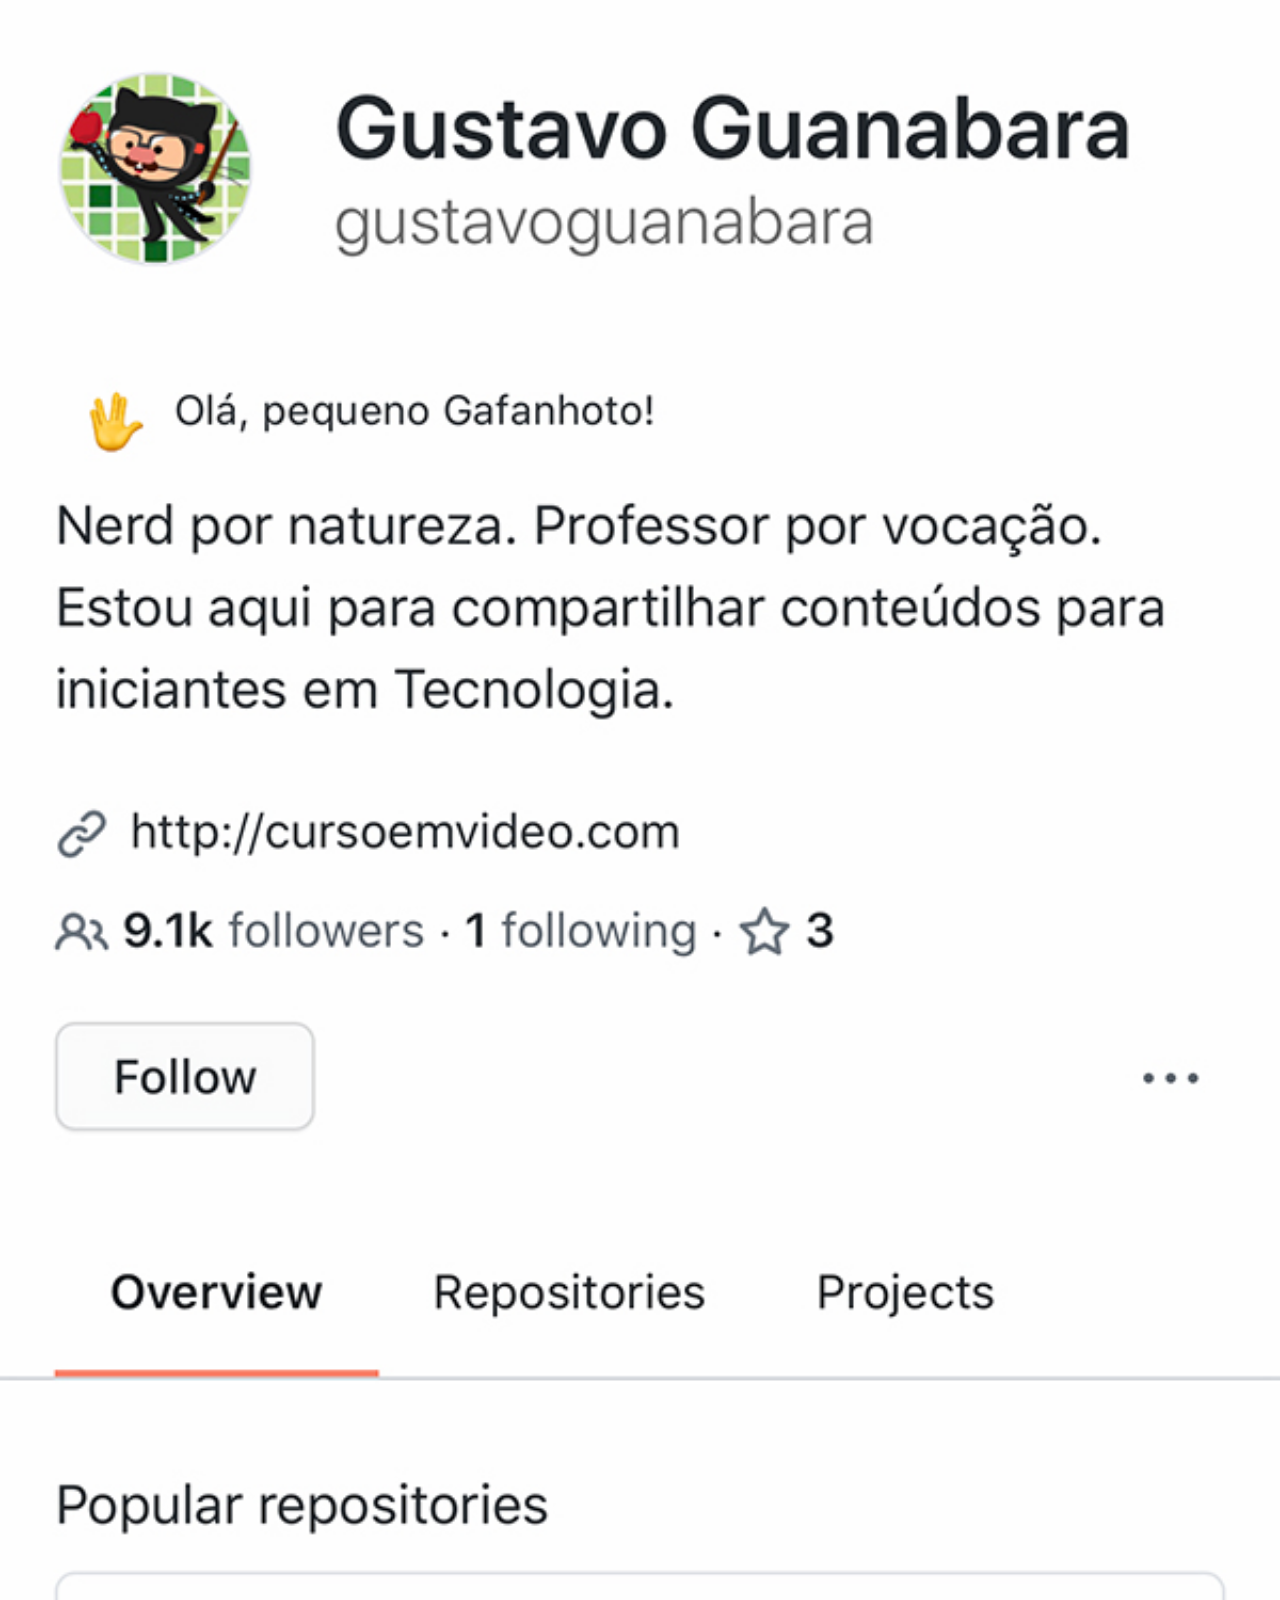
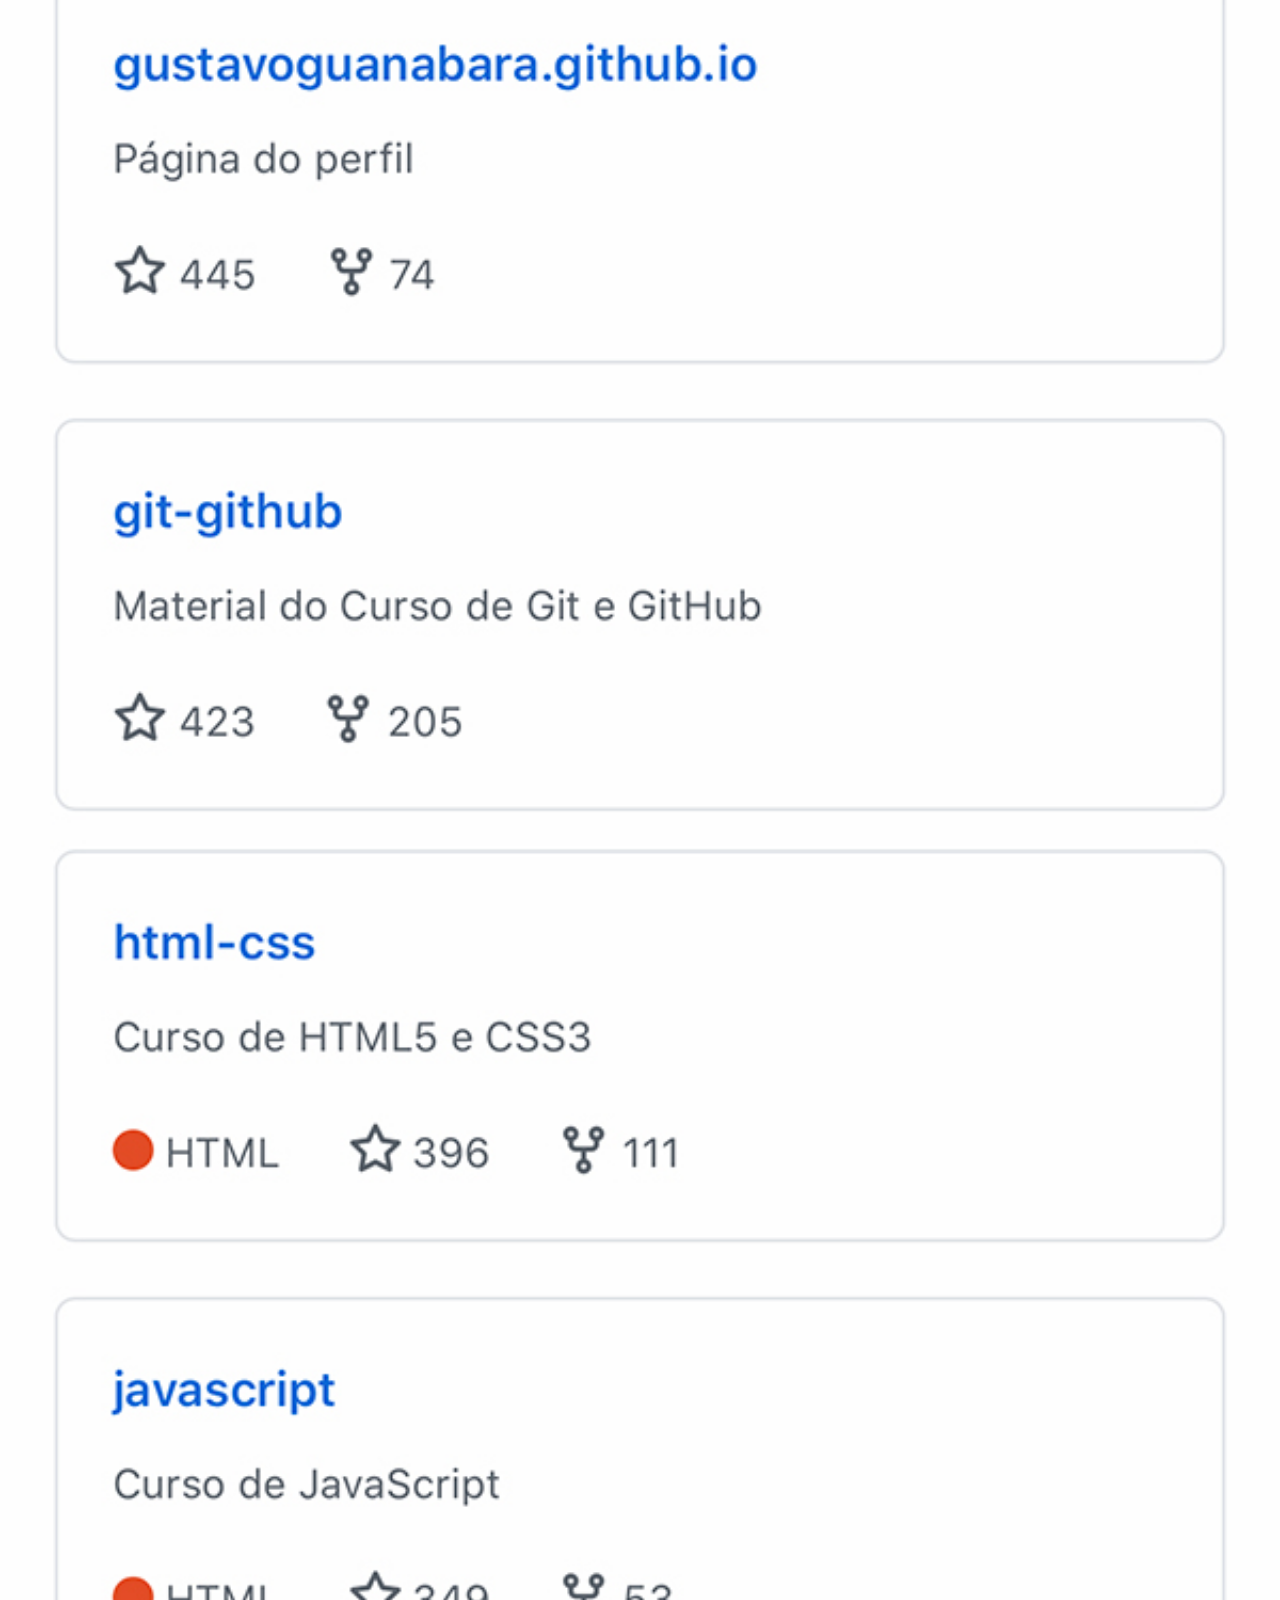
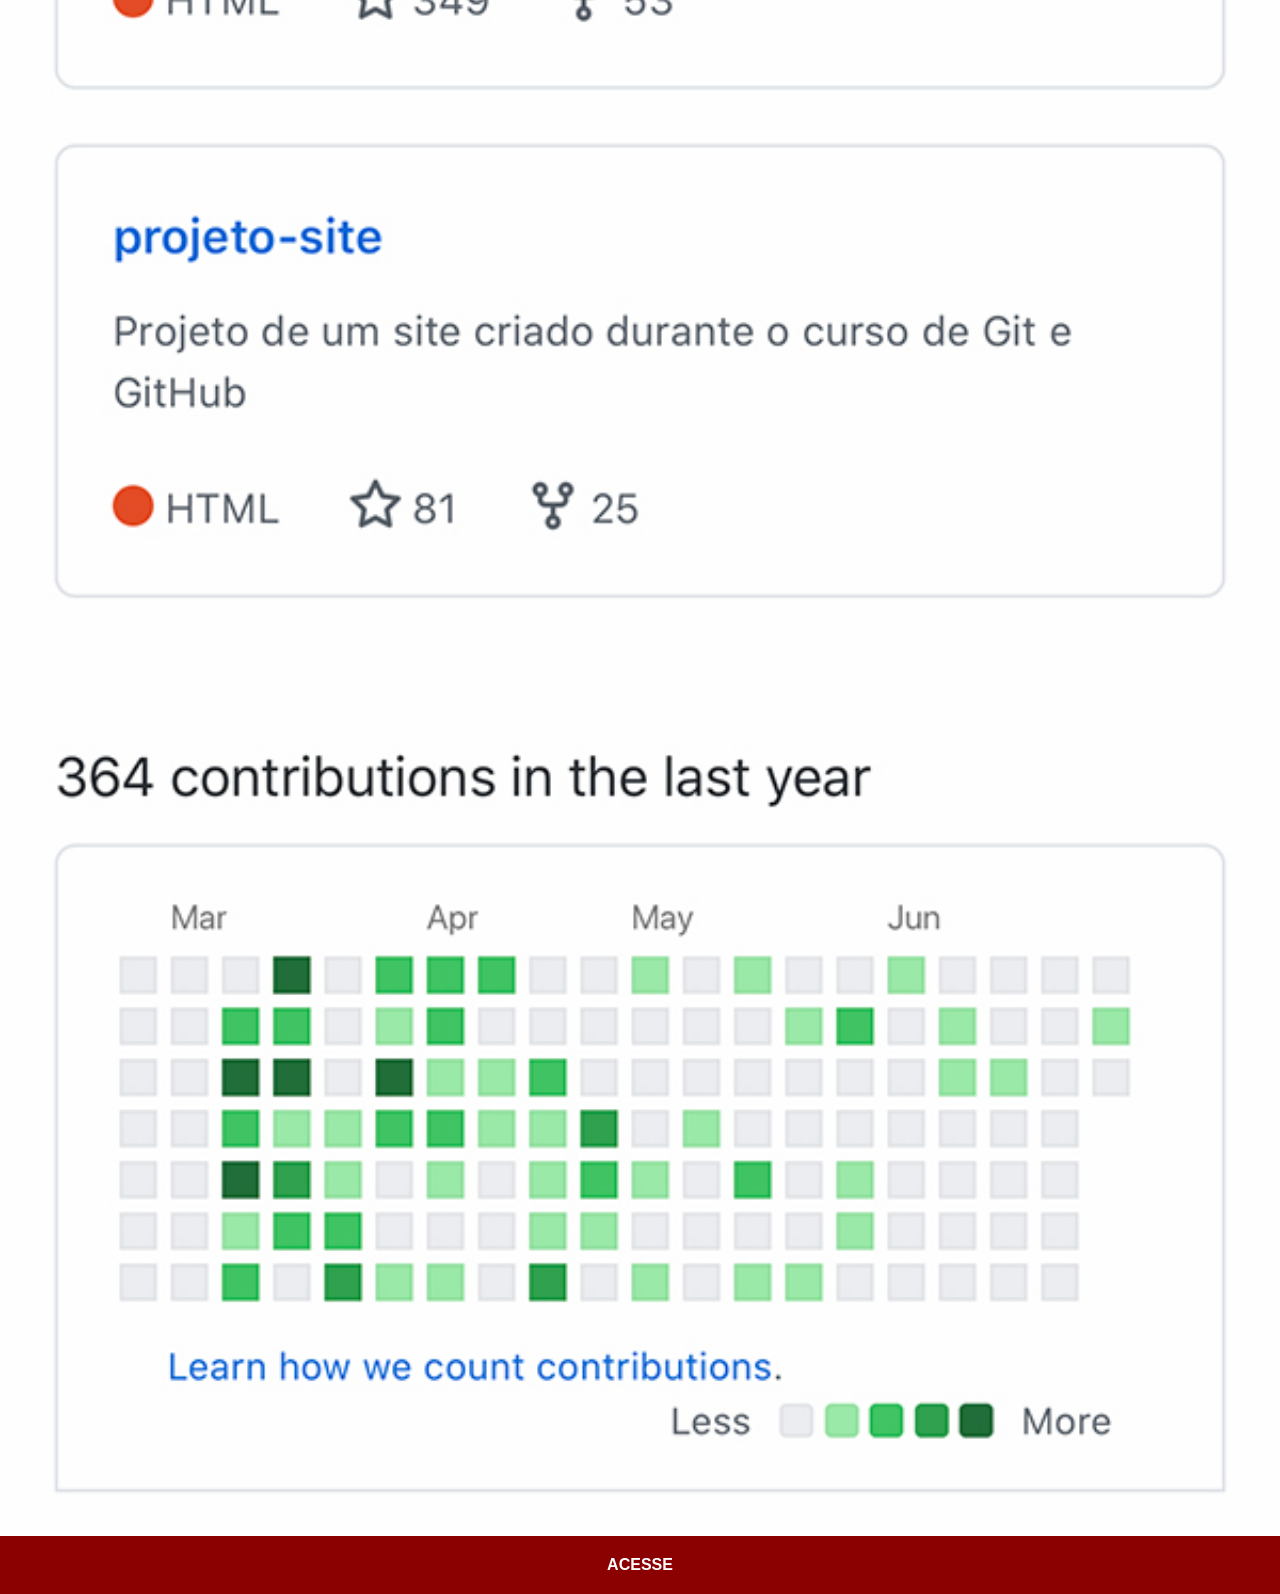
==== github.html @ e5c63e20 "Quarto passo colocando imagens respectivas" ====
<!DOCTYPE html>
<html lang="pt-br">
<head>
    <meta charset="UTF-8">
    <meta name="viewport" content="width=device-width, initial-scale=1.0">
    <title>GitHub</title>
    <link rel="stylesheet" href="estilos/social.css">
</head>
<body>
    <img src="pacote-d013/imagens/tela-github.jpg" alt="GitHub">
    <a href="https://github.com/hugo-guerra" target="_blank">ACESSE</a>
</body>
</html>
---- estilos/social.css ----
@charset "UTF-8";

*{
            margin: 0px;
            padding: 0px;
            font-family: Arial, Helvetica, sans-serif;
        }

        ::-webkit-scrollbar{
            width: 0px;
            height: 0px;
        }

        img{
            width: 100vw;
        }

        a{
            display: block;
            background-color: darkred;
            color: white;
            padding: 20px;
            text-align: center;
            font-weight: bolder;
            text-decoration: none;
        }

        a:hover{
            background-color: red;
        }
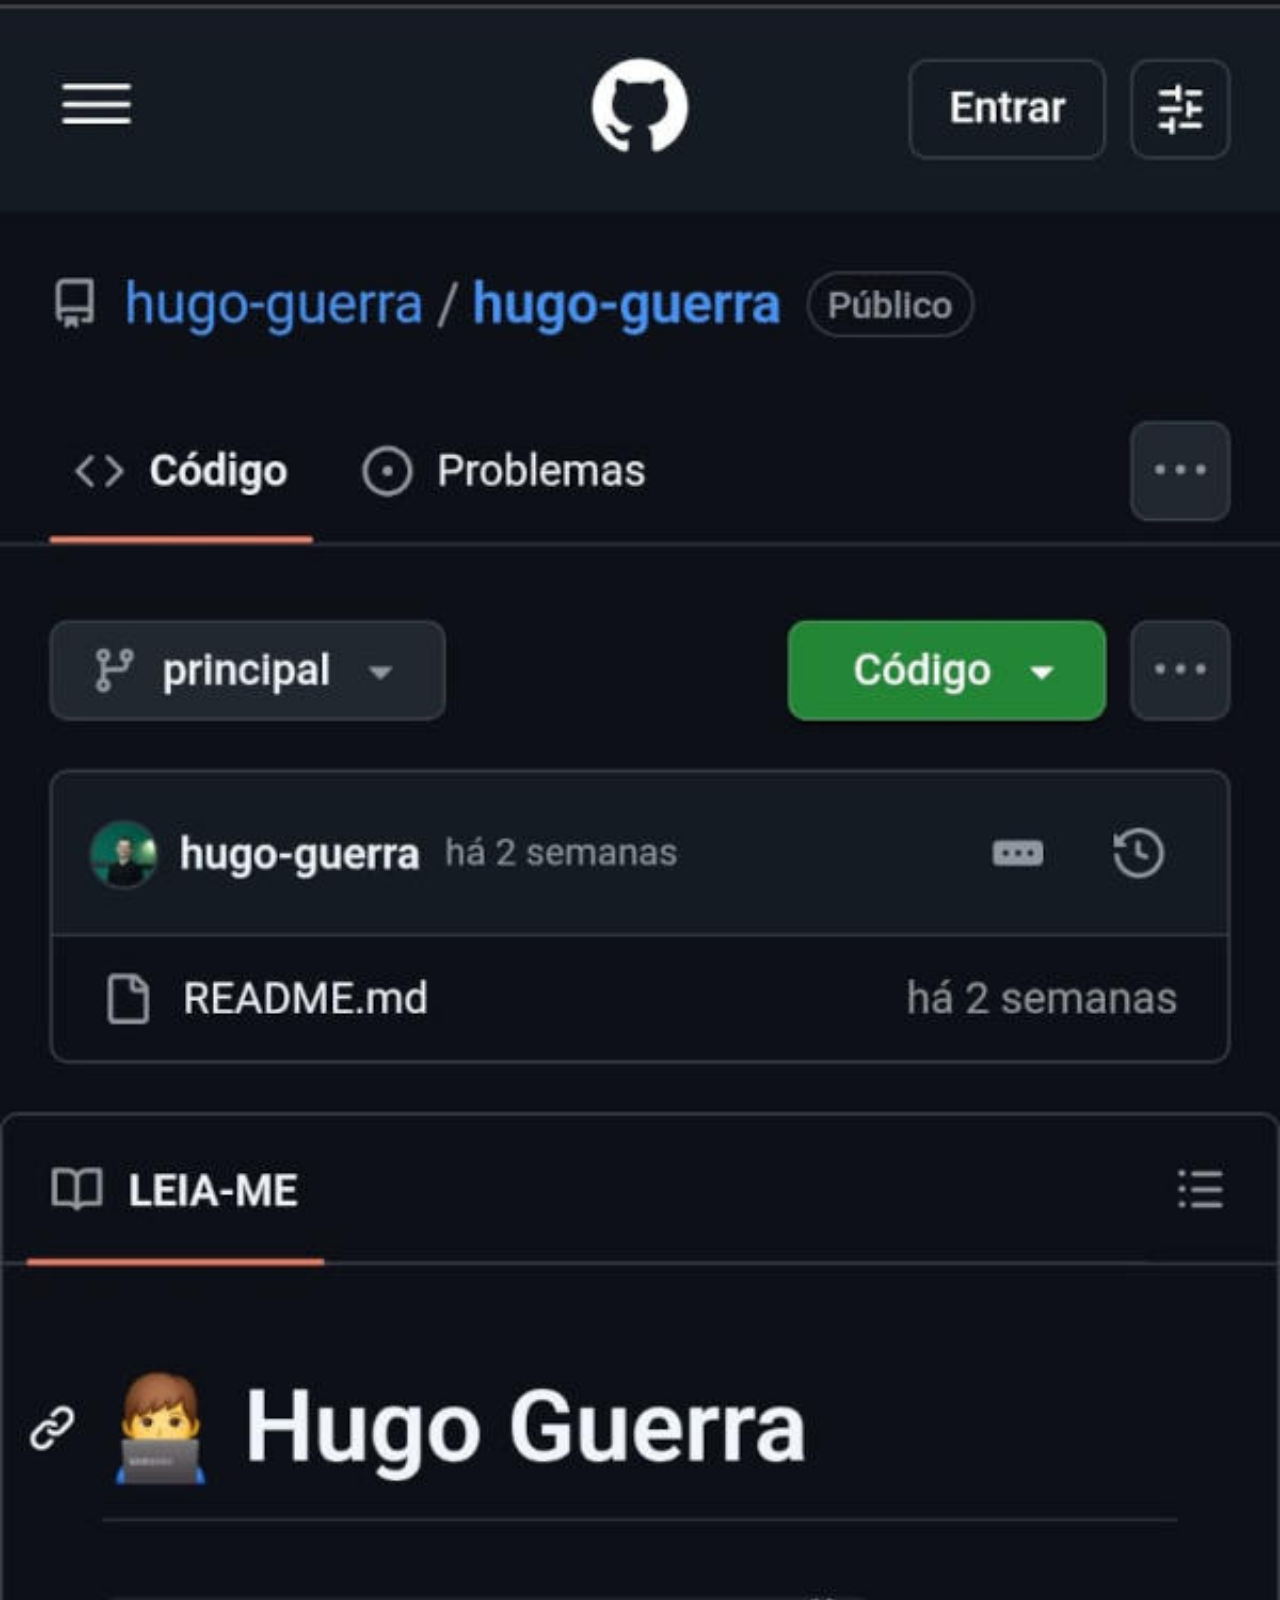
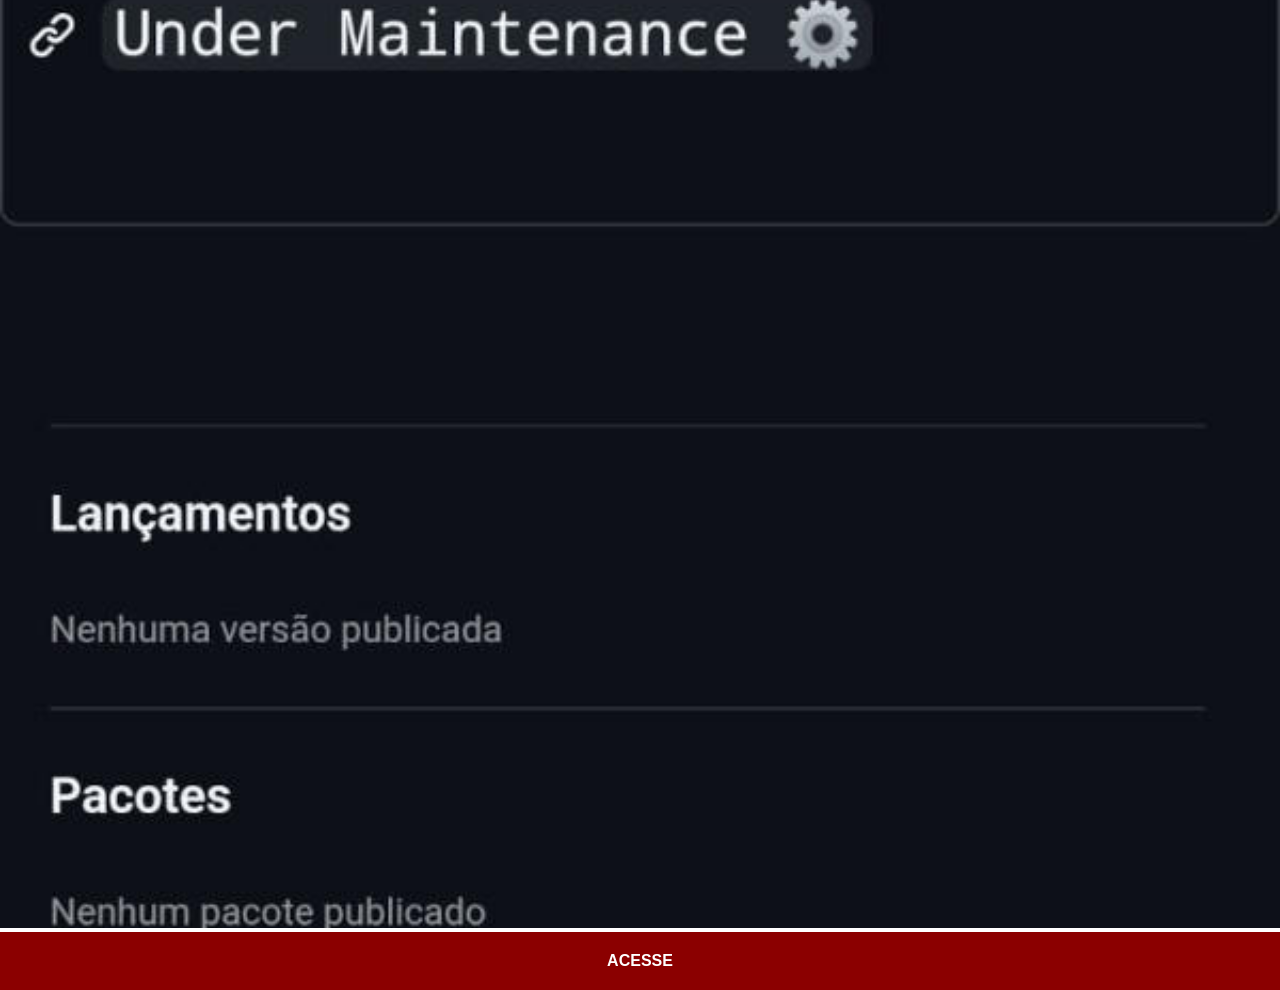
==== commit 7fd6d819: "Quatro 1 passo colocando imagem e redirecionando" ====
--- a/github.html
+++ b/github.html
@@ -7,7 +7,7 @@
     <link rel="stylesheet" href="estilos/social.css">
 </head>
 <body>
-    <img src="pacote-d013/imagens/tela-github.jpg" alt="GitHub">
+    <img src="pacote-d013/imagens/tela-github1.jpg" alt="GitHub">
     <a href="https://github.com/hugo-guerra" target="_blank">ACESSE</a>
 </body>
 </html>
